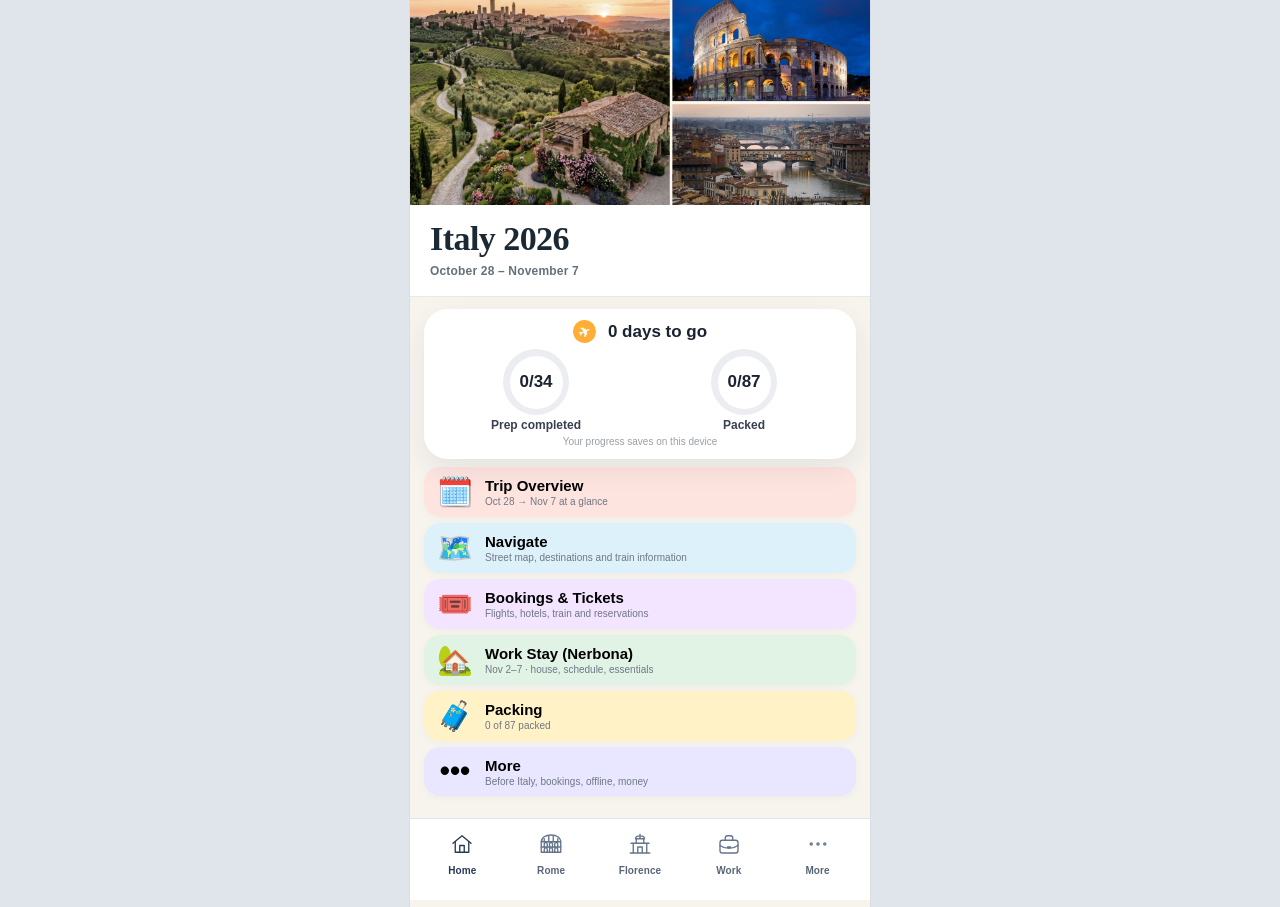
==== index.html @ 07751dda "Add files via upload" ====
<!doctype html>
<html lang="en">
<head>
  <meta charset="utf-8" />
  <meta name="viewport" content="width=device-width, initial-scale=1, viewport-fit=cover" />
  <meta name="theme-color" content="#f7f3ea" />
  <meta name="apple-mobile-web-app-capable" content="yes" />
  <meta name="apple-mobile-web-app-status-bar-style" content="default" />
  <meta name="apple-mobile-web-app-title" content="Italy 2026" />
  <title>Italy 2026</title>
  <link rel="manifest" href="manifest.json" />
  <link rel="apple-touch-icon" href="app-icon.png" />
  <link rel="stylesheet" href="preview.css?v=20261027-final-polish-v18" />
</head>
<body>
  <main id="app" class="app-shell" aria-live="polite"></main>
  <div id="toast" class="toast" role="status"></div>

  <script src="trip-core.js?v=20261027-final-polish-v18"></script>
  <script src="trip-itinerary.js?v=20261027-final-polish-v18"></script>
  <script src="trip-places.js?v=20261027-final-polish-v18"></script>
  <script src="trip-italian.js?v=20261027-final-polish-v18"></script>
  <script src="trip-lists.js?v=20261027-final-polish-v18"></script>
  <script src="trip-reference.js?v=20261027-final-polish-v18"></script>
  <script src="travel-documents.js?v=20261027-final-polish-v18"></script>
  <script src="preview-app.js?v=20261027-final-polish-v18"></script>
  <script src="https://accounts.google.com/gsi/client" async defer></script>
  <script src="integrated-vault.js?v=20261027-final-polish-v18"></script>
</body>
</html>
---- preview.css ----
:root{
  --bg:#f7f4ee;
  --card:#ffffff;
  --ink:#1b2330;
  --muted:#6f7785;
  --line:#e6e8ec;
  --blue:#1878ff;
  --blue-soft:#eaf4ff;
  --green:#14b86d;
  --green-soft:#eaf8ef;
  --coral:#ff5b54;
  --coral-soft:#fff0ed;
  --orange:#ff9f1c;
  --yellow:#fff3c4;
  --lav:#ecebff;
  --shadow:0 10px 28px rgba(26,39,63,.08);
  --radius:22px;
}
*{box-sizing:border-box;-webkit-tap-highlight-color:transparent}
html,body{margin:0;background:#dfe5eb;color:var(--ink);font-family:-apple-system,BlinkMacSystemFont,"SF Pro Display","Segoe UI",Roboto,Arial,sans-serif}
body{min-height:100vh}
button,input,textarea{font:inherit}
button{cursor:pointer}
.app-shell{width:min(100%,460px);min-height:100vh;margin:0 auto;background:var(--bg);position:relative;overflow-x:hidden;box-shadow:0 0 0 1px rgba(0,0,0,.03)}
.screen{min-height:100vh;padding-bottom:95px;background:var(--bg)}
.topbar{height:46px;padding:14px 18px 6px;display:flex;align-items:center;justify-content:space-between;background:rgba(247,244,238,.93);backdrop-filter:blur(15px);position:sticky;top:0;z-index:20}
.back{border:0;background:none;font-size:30px;line-height:1;padding:0 6px 0 0;color:#162034}
.top-title{font-family:Georgia,"Times New Roman",serif;font-weight:700;font-size:22px;letter-spacing:-.4px;flex:1;text-align:left}
.top-action{border:0;background:none;color:var(--blue);font-weight:650;font-size:14px}
.hero{height:202px;position:relative;overflow:hidden;background:#1c86ba;color:#fff}
.hero.compact{height:166px}
.hero img{width:100%;height:100%;object-fit:cover;display:block}
.hero:after{content:"";position:absolute;inset:0;background:linear-gradient(180deg,rgba(10,22,36,.02),rgba(10,22,36,.14) 58%,rgba(10,22,36,.46))}
.hero-copy{position:absolute;inset:14px 18px auto;z-index:2;text-align:center;text-shadow:0 2px 8px rgba(0,0,0,.35)}
.hero-copy h1{margin:4px 0 2px;font-family:Georgia,"Times New Roman",serif;font-size:33px;line-height:1.05}
.hero-copy p{margin:0;font-weight:650;font-size:14px}
.hero-back{position:absolute;z-index:3;left:13px;top:13px;width:32px;height:32px;border-radius:50%;border:0;background:rgba(255,255,255,.88);color:#162034;font-size:24px;display:grid;place-items:center;box-shadow:0 3px 10px rgba(0,0,0,.12)}
.hero.home .hero-copy{top:16px}
.hero.home .hero-copy h1{font-size:31px}
.home-card{margin:-22px 14px 0;position:relative;z-index:4;background:rgba(255,255,255,.96);border-radius:24px;padding:14px;box-shadow:var(--shadow);border:1px solid rgba(255,255,255,.7)}
.countdown-line{display:flex;align-items:center;justify-content:center;gap:12px;font-weight:800;font-size:17px;margin-bottom:10px}
.countdown-pill{width:31px;height:14px;border-radius:20px;background:#fee5df;display:inline-block}
.progress-pair{display:grid;grid-template-columns:1fr 1fr;gap:10px}
.ring-stat{display:flex;flex-direction:column;align-items:center;gap:6px}
.ring{--p:15;position:relative;width:76px;height:76px;border-radius:50%;display:grid;place-items:center;background:conic-gradient(var(--green) calc(var(--p)*1%),#ebedf1 0);font-weight:800;font-size:17px}
.ring:before{content:"";position:absolute;width:61px;height:61px;border-radius:50%;background:#fff}
.ring span{position:relative;z-index:2}
.ring-stat small{font-size:12px;color:#38404f;font-weight:700}
.update-note{text-align:center;color:#9a9fa8;font-size:10px;margin-top:7px}
.stack{display:flex;flex-direction:column;gap:8px;padding:10px 14px 16px}
.nav-card,.menu-row,.place-row,.booking-row,.phrase-row,.check-row,.info-row{background:#fff;border:1px solid #e6e9ee;border-radius:16px;box-shadow:0 2px 8px rgba(26,39,63,.03)}
.nav-card{min-height:55px;border:0;display:flex;align-items:center;gap:12px;padding:11px 14px;text-align:left;width:100%;font-weight:800;font-size:15px}
.nav-card .icon{font-size:29px;width:36px;text-align:center}
.nav-card .copy{display:flex;flex-direction:column;gap:2px;flex:1}
.nav-card .copy small{font-weight:500;color:var(--muted);font-size:11px}
.nav-card .chev{color:#9ca5b3;font-size:18px}
.nav-card.coral{background:#fee4df}.nav-card.rose{background:#f9dbdc}.nav-card.blue{background:#dceefe}.nav-card.green{background:#e0f3e4}.nav-card.yellow{background:#fff2c6}.nav-card.lav{background:#e9e7ff}
.section-title{font-size:12px;letter-spacing:.4px;text-transform:uppercase;color:#848c99;font-weight:800;margin:16px 16px 8px}
.list-card{margin:10px 14px;background:#fff;border-radius:19px;border:1px solid #e5e8ed;overflow:hidden;box-shadow:0 3px 12px rgba(27,35,48,.04)}
.list-card .menu-row{border:0;border-radius:0;box-shadow:none;border-bottom:1px solid #edf0f3}.list-card .menu-row:last-child{border-bottom:0}
.menu-row{display:flex;align-items:center;gap:12px;padding:12px 13px;min-height:56px;width:100%;text-align:left}
.menu-row .tile-ico{width:34px;height:34px;border-radius:9px;display:grid;place-items:center;font-size:21px;color:#fff;flex:0 0 auto}
.menu-row .menu-copy{flex:1;min-width:0}.menu-row b{font-size:15px}.menu-row small{display:block;color:var(--muted);font-size:11px;margin-top:2px;line-height:1.25}.menu-row .chev{color:#9da5b2;font-size:18px}
.tile-ico.blue{background:#4394ff}.tile-ico.red{background:#ff4d4f}.tile-ico.orange{background:#ff9c22}.tile-ico.green{background:#15bb6a}.tile-ico.cyan{background:#13b7cc}.tile-ico.purple{background:#7c6df0}.tile-ico.gray{background:#7f8794}
.segment{display:flex;gap:6px;padding:8px 14px 4px;overflow-x:auto;scrollbar-width:none}.segment::-webkit-scrollbar{display:none}.segment button{border:0;border-radius:10px;background:#edf0f5;color:#596171;padding:8px 11px;font-size:11px;white-space:nowrap}.segment button.active{background:#dceafd;color:#0c5ad9;font-weight:800}
.content{padding:8px 14px 14px}
.page-heading{display:flex;align-items:center;gap:10px;padding:9px 15px 3px}.page-heading h1{margin:0;font-family:Georgia,"Times New Roman",serif;font-size:24px}.page-heading p{margin:2px 0 0;color:var(--muted);font-size:12px}
.progress-line{display:flex;justify-content:space-between;align-items:center;margin:8px 0 7px;font-weight:800}.progress-line small{font-weight:600;color:#6e7684}.bar{height:7px;background:#edf0f3;border-radius:999px;overflow:hidden}.bar i{display:block;height:100%;background:var(--green);border-radius:999px}
.packing-group{background:#fff;border:1px solid #e3e7ed;border-radius:17px;margin:10px 0;overflow:hidden}.packing-head{display:flex;align-items:center;padding:12px 13px;border-bottom:1px solid #eef0f3;font-weight:800}.packing-head span:first-child{font-size:23px;margin-right:9px}.packing-head small{margin-left:auto;color:#7a8190;font-weight:600}.check-row{border:0;border-radius:0;box-shadow:none;display:flex;gap:10px;align-items:flex-start;padding:9px 12px;border-bottom:1px solid #f0f2f5;font-size:13px}.check-row:last-child{border-bottom:0}.check-row input{appearance:none;width:18px;height:18px;border-radius:5px;border:1.5px solid #aab2be;background:#fff;flex:0 0 auto;margin:0}.check-row input:checked{background:var(--green);border-color:var(--green);box-shadow:inset 0 0 0 4px var(--green)}.check-row input:checked:after{content:"✓";display:block;color:#fff;font-size:13px;text-align:center;line-height:15px;font-weight:900}.check-row .meta{color:#9aa1ab;font-size:10px;margin-top:2px}.add-row{border:0;background:none;color:var(--blue);font-weight:700;padding:10px 12px;width:100%;text-align:left}
.phrase-search{margin:8px 14px;display:flex;gap:8px}.searchbox{width:100%;border:1px solid #dfe3e8;border-radius:12px;padding:11px 13px;background:#fff;font-size:13px;outline:none}.phrase-row{padding:10px 12px;margin-bottom:7px;display:grid;grid-template-columns:1fr auto;gap:6px 10px;align-items:center}.phrase-row b{font-size:14px}.phrase-row .pron{font-size:11px;color:#0c67d7;margin-top:2px}.phrase-row .english{font-size:11px;color:#6f7785;margin-top:2px}.phrase-row .actions{display:flex;gap:6px}.mini-icon{border:0;background:none;color:var(--blue);font-size:20px;padding:2px}
.show-screen{padding:26px 18px;text-align:center}.show-screen .italian{font-family:Georgia,"Times New Roman",serif;font-size:36px;line-height:1.12;font-weight:800}.show-screen .pron{color:#0a68dc;font-weight:700;margin:12px 0}.show-screen .english{font-size:17px;color:#646d7a}.show-address{margin-top:24px;background:#fff;border:1px solid #e0e4e8;border-radius:16px;padding:16px;font-weight:800;font-size:23px;line-height:1.15}
.photo-hero{margin:8px 14px;border-radius:17px;overflow:hidden;background:#ddd;position:relative}.photo-hero img{width:100%;height:225px;object-fit:cover;display:block}.photo-hero .caption{position:absolute;left:10px;right:10px;bottom:10px;background:rgba(255,255,255,.92);border-radius:12px;padding:8px 10px;font-size:11px;font-weight:700;box-shadow:0 4px 14px rgba(0,0,0,.15)}
.photo-grid{display:grid;grid-template-columns:1.4fr 1fr 1fr;gap:6px;margin:6px 14px 14px}.photo-grid img{width:100%;height:86px;object-fit:cover;border-radius:11px}.photo-grid img:first-child{grid-row:span 2;height:178px}
.info-row{display:flex;gap:12px;padding:11px 12px;margin-bottom:8px;align-items:flex-start}.info-row .emoji{font-size:24px;width:30px;text-align:center}.info-row .copy{flex:1}.info-row b{font-size:14px}.info-row small{display:block;color:#6f7785;font-size:11px;margin-top:3px;line-height:1.35}.action-row{display:flex;gap:6px;margin-top:8px;flex-wrap:wrap}.pill-btn{border:0;background:#eaf3ff;color:#0867d8;border-radius:10px;padding:7px 10px;font-size:11px;font-weight:750}.pill-btn.gray{background:#eff1f4;color:#4c5564}.pill-btn.red{background:#fff0ef;color:#e0302b}.pill-btn.green{background:#e9f8ef;color:#118450}
.fake-map{margin:8px 14px 10px;height:185px;border-radius:18px;position:relative;overflow:hidden;background:
 linear-gradient(22deg,transparent 49%,#d8d6b9 49.7%,#d8d6b9 50.5%,transparent 51%),
 linear-gradient(-35deg,transparent 49%,#dedbc0 49.7%,#dedbc0 50.5%,transparent 51%),
 #e8f0d8;box-shadow:inset 0 0 0 1px #dfe4d6}.fake-map:before{content:"";position:absolute;inset:0;background:radial-gradient(circle at 18% 30%,#c9e5c2 0 14%,transparent 15%),radial-gradient(circle at 76% 75%,#cae7c6 0 16%,transparent 17%),radial-gradient(circle at 60% 28%,#d7ecd0 0 10%,transparent 11%)}.map-pin{position:absolute;width:28px;height:28px;border-radius:50% 50% 50% 0;background:#1d79f2;transform:rotate(-45deg);display:grid;place-items:center;color:#fff;font-weight:800;box-shadow:0 3px 7px rgba(0,0,0,.15)}.map-pin span{transform:rotate(45deg);font-size:11px}.map-pin.red{background:#f2443d}.map-pin.orange{background:#ff9c23}.map-pin.green{background:#19ad67}
.where-card{margin:10px 14px;background:#fff;border:1px solid #dfe5ec;border-radius:18px;padding:13px;display:flex;gap:10px;align-items:center}.where-card .loc{width:40px;height:40px;border-radius:50%;background:#e7f8ed;color:#0ea661;font-size:23px;display:grid;place-items:center}.where-card .copy{flex:1}.where-card b{font-size:14px}.where-card small{display:block;color:#6f7785;font-size:11px}.go-btn{width:42px;height:42px;border-radius:50%;background:var(--blue);color:#fff;border:0;font-size:22px;display:grid;place-items:center}
.currency-card{margin:8px 14px;background:#fff;border:1px solid #e0e5eb;border-radius:17px;padding:13px}.currency-input{display:grid;grid-template-columns:auto 1fr;gap:10px;align-items:center}.flag{font-size:25px}.currency-input input{border:0;outline:none;text-align:right;font-size:24px;font-weight:800;width:100%;background:transparent}.currency-label{font-size:11px;color:#6f7785}.swap{display:block;margin:8px auto;border:0;background:#edf5ff;color:#126fe5;width:38px;height:38px;border-radius:50%;font-size:19px}.quick-amounts{display:grid;grid-template-columns:repeat(3,1fr);gap:7px}.quick-amounts button{border:0;background:#f0f2f5;border-radius:9px;padding:9px;font-size:12px}.tip{margin:12px 14px;background:#e6f3ff;border-radius:14px;padding:11px;font-size:11px;color:#155a9a;line-height:1.4}
.booking-tabs{display:flex;gap:5px;padding:8px 14px;overflow-x:auto}.booking-tabs button{border:0;background:#edf1f5;border-radius:9px;padding:7px 9px;font-size:10px;white-space:nowrap}.booking-tabs button.active{background:#dcecff;color:#0c61d5;font-weight:800}.booking-row{display:flex;gap:10px;align-items:center;padding:11px;margin-bottom:8px}.booking-row .iconbox{font-size:24px}.booking-row .copy{flex:1}.booking-row b{font-size:13px}.booking-row small{display:block;color:#6f7785;font-size:10px;line-height:1.3}.status-dot{width:8px;height:8px;border-radius:50%;background:#f2a31d;display:inline-block;margin-right:4px}.status-dot.green{background:#14ad65}.status-dot.red{background:#e53f37}
.emergency-call{margin:8px 14px;background:#fee8e5;border:1px solid #ffd2ce;border-radius:18px;padding:12px;color:#ef332f;display:flex;gap:13px;align-items:center}.emergency-call .phone{width:47px;height:47px;border-radius:50%;background:#ef3a34;color:#fff;display:grid;place-items:center;font-size:26px}.emergency-call b{font-size:23px}.emergency-call small{display:block;font-size:10px;color:#d74a44}.em-phrase{background:#fff4f1;border-radius:12px;padding:10px 11px;margin:7px 14px}.em-phrase b{font-size:12px}.em-phrase small{display:block;color:#6e7683;font-size:10px;margin-top:2px}
.bottom-nav{position:fixed;left:50%;transform:translateX(-50%);bottom:0;width:min(100%,460px);height:78px;padding:8px 8px calc(8px + env(safe-area-inset-bottom));background:rgba(255,255,255,.96);backdrop-filter:blur(18px);border-top:1px solid #e0e4ea;display:grid;grid-template-columns:repeat(5,1fr);z-index:40}.bottom-nav button{border:0;background:none;color:#8a93a1;font-size:9px;font-weight:700;display:flex;flex-direction:column;align-items:center;gap:2px}.bottom-nav button .nav-ico{font-size:22px}.bottom-nav button.active{color:#0a67e3}
.toast{position:fixed;left:50%;bottom:92px;transform:translateX(-50%) translateY(20px);opacity:0;background:#1d2530;color:white;padding:10px 14px;border-radius:12px;font-weight:700;font-size:12px;z-index:100;transition:.2s;pointer-events:none}.toast.show{opacity:1;transform:translateX(-50%) translateY(0)}
.modal-mask{position:fixed;inset:0;background:rgba(23,29,38,.35);z-index:70;display:flex;align-items:flex-end;justify-content:center}.sheet{width:min(100%,460px);max-height:86vh;overflow:auto;background:var(--bg);border-radius:24px 24px 0 0;padding:12px 14px 25px;box-shadow:0 -16px 50px rgba(0,0,0,.18)}.sheet-grabber{width:42px;height:5px;border-radius:5px;background:#ccd2da;margin:0 auto 10px}.sheet-head{display:flex;align-items:center;gap:10px}.sheet-head h2{font-family:Georgia,"Times New Roman",serif;margin:0;flex:1}.xbtn{border:0;background:#e8eaee;width:31px;height:31px;border-radius:50%;font-size:20px}
.small-note{font-size:10px;color:#7a828e;line-height:1.4}.empty{padding:24px;text-align:center;color:#727a87}
@media(max-width:370px){.hero{height:185px}.hero-copy h1{font-size:29px}.nav-card{font-size:14px}.menu-row b{font-size:14px}.bottom-nav button{font-size:8px}.ring{width:69px;height:69px}.ring:before{width:55px;height:55px}}

/* Home-specific SOT refinements */
.hero.home{height:190px}.hero.home .hero-copy{top:22px}.hero.home img{object-position:center 43%}.home-card{margin-top:-20px}.home-card .countdown-line{margin-bottom:8px}.stack{gap:9px}.stack .nav-card{min-height:57px}.stack .nav-card .copy small{font-size:11px}

/* Home compact refinements — isolated from approved section screens */
.hero.home{height:175px}
.hero.home .hero-copy{top:18px}
.home-card{padding:10px 12px 11px;margin-top:-17px}
.home-card .countdown-line{margin-bottom:6px}
.countdown-icon{display:grid;place-items:center;width:23px;height:23px;border-radius:50%;background:#ffad35;color:white;font-size:14px;transform:rotate(-25deg)}
.home-card .ring{width:66px;height:66px}
.home-card .ring:before{width:53px;height:53px}
.home-card .ring-stat{gap:3px}
.home-card .update-note{margin-top:4px}
.screen:has(.hero.home) .stack{gap:6px;padding-top:8px}
.screen:has(.hero.home) .nav-card{min-height:49px;padding:8px 13px}
.screen:has(.hero.home) .nav-card .copy small{font-size:10px}

.day-picker{display:flex;gap:7px;overflow-x:auto;padding:4px 0 12px}.day-picker button{flex:none;border:1px solid #dcd8cf;background:white;border-radius:12px;padding:10px 12px;font-weight:700;color:#484a4e}.day-picker button.active{background:#dbeaf7;border-color:#7eafdc;color:#1b598d}.street-map{margin:8px 14px 10px;height:245px;border-radius:16px;overflow:hidden;border:1px solid #d7d7d7;background:#e9ece8}.street-map iframe{width:100%;height:100%;border:0}.number-dot{width:32px;height:32px;border-radius:50%;display:grid;place-items:center;background:#2479c5;color:white;font-weight:800;flex:none}

/* Rest Mode: preserve all activities, emphasize practical alternatives */
.rest-activity{border-radius:12px;margin:5px 0;overflow:hidden}
.rest-activity.rest-optional{background:#fff1df;border-left:5px solid #dc8a28}
.rest-activity.rest-protect{background:#e9f6ed;border-left:5px solid #419765}
.rest-activity.rest-transit{background:#e8f2ff;border-left:5px solid #477ebd}
.rest-activity.rest-keep{background:#f0f5ee;border-left:5px solid #79916e}
.rest-advice{font-size:11px;font-weight:800;letter-spacing:.03em;margin:5px 0;color:#343f43}
.numbered-map-pin span{display:flex;align-items:center;justify-content:center;width:30px;height:30px;border-radius:50% 50% 50% 0;transform:rotate(-45deg);background:#d9663d;color:white;font-size:0;box-shadow:0 2px 7px #555}
.numbered-map-pin span::first-letter{font-size:0}
.numbered-map-pin span{font-size:15px;transform:none;border-radius:50%;border:2px solid white}

.nav-card.aqua{background:#ddf1fa}.nav-card.violet{background:#f3e4ff}.nav-distance{display:block;color:#23618b;margin-top:5px;font-weight:600}
/* Florence-specific SOT alignment; no impact on approved Rome/Work/Packing. */
.hero.florence{height:185px}
.hero.florence img{object-position:center 42%}
.hero.florence .hero-copy{top:23px;text-shadow:0 1px 5px rgba(255,255,255,.7)}
.hero.florence .hero-copy h1,.hero.florence .hero-copy p{color:#102036}
.hero.florence:after{background:linear-gradient(180deg,rgba(255,255,255,.36),transparent 65%)}
.screen:has(.hero.florence) .list-card{position:relative;z-index:3;margin-top:-12px;border-radius:22px 22px 18px 18px}

/* More hub: SOT screen #6; keep styles scoped to avoid approved screens. */
.more-hub{background:#fff}
.more-hub .topbar{padding-top:15px;padding-bottom:13px}
.more-hub .more-list{margin:4px 13px 0;border:0;background:#fff;box-shadow:none;border-radius:0}
.more-hub .more-list .menu-row{min-height:70px;padding:10px 3px;border-bottom:1px solid #edf0f3}
.more-hub .more-list .tile-ico{width:34px;height:34px;border-radius:7px;font-size:22px}
.more-hub .more-list .menu-copy b{font-size:14px}
.more-hub .more-list .menu-copy small{font-size:11px}

/* Phrase-library refinement — SOT #7: compact, readable, functional */
.phrase-categories{overflow-x:auto;scrollbar-width:thin;justify-content:flex-start}
.phrase-categories button{white-space:nowrap;flex-shrink:0}
.phrase-toolbar{display:flex;justify-content:space-between;align-items:center;gap:8px;margin:0 0 10px;color:#687587;font-size:12px}
.phrase-toolbar .pill-btn{font-size:11px;padding:7px 10px}
.phrase-known{background:#f4f5f7;opacity:.78}
.phrase-row .actions{align-items:center}
.phrase-row .mini-icon{min-width:28px;min-height:34px;cursor:pointer}
.phrase-row .mini-icon:focus-visible{outline:2px solid #2468c9;border-radius:7px}

/* Nerbona property photos: SOT #8 */
.property-photo-gallery{display:grid;grid-template-columns:repeat(2,minmax(0,1fr));gap:7px;margin:8px 14px 12px}.property-photo{position:relative;overflow:hidden;border:0;padding:0;background:#e8ebee;border-radius:12px;text-align:left;min-height:105px}.property-photo.featured{grid-column:span 2;min-height:225px}.property-photo img{width:100%;height:100%;position:absolute;inset:0;object-fit:cover}.property-photo span{position:absolute;bottom:7px;left:7px;right:7px;background:rgba(255,255,255,.94);color:#1d2939;font-size:11px;font-weight:750;border-radius:7px;padding:5px 7px}.property-tabs{padding-bottom:5px}

/* Property map: readable original annotated aerial, no website screenshots */
.property-photo-gallery{gap:9px;margin:10px 15px 12px}.property-photo{min-height:110px;border-radius:13px}.property-photo.featured{min-height:245px}.property-photo img{object-fit:contain;background:#d9e4d7}.property-photo span{font-size:12px;line-height:1.3}.property-info{padding-top:3px}.property-info .tip{margin-bottom:12px}.property-mini-heading{font-weight:750;padding:22px 18px 5px}.property-quick{display:grid;grid-template-columns:1fr 1fr;gap:7px;margin:0 0 13px}.property-quick span{background:#f2f4ee;border-radius:9px;padding:9px;font-size:12px;font-weight:650}

/* Compact expandable Nerbona orientation below the SOT photo gallery */
.orientation-heading{display:flex;flex-direction:column;gap:3px;margin:8px 0 10px;color:#243142}.orientation-heading b{font-size:15px}.orientation-heading small{font-size:12px;color:#697789}.orientation-list{display:grid;gap:7px;margin-bottom:13px}.orientation-item{border:1px solid #e3e8eb;border-radius:12px;background:#fff;overflow:hidden;margin-bottom:7px}.orientation-list .orientation-item{margin-bottom:0}.orientation-toggle{width:100%;background:transparent;border:0;display:flex;align-items:center;justify-content:space-between;padding:13px 12px;font-weight:700;font-size:13px;color:#263345;text-align:left;cursor:pointer}.orientation-detail{padding:0 12px 13px;color:#556477;font-size:12px;line-height:1.55}.property-photo.featured{min-height:210px}.property-photo-gallery{margin-bottom:9px}.property-info .info-row{margin-top:11px}

/* Nerbona SOT: one readable official aerial, smaller detail images, practical guide */
.property-photo-gallery{grid-template-columns:repeat(3,minmax(0,1fr));gap:7px;margin:8px 14px 12px}
.property-photo{min-height:100px;border-radius:11px}
.property-photo.featured{grid-column:span 3;min-height:260px}
.property-photo.featured img{object-fit:contain;background:#e2eadf}
.property-photo:not(.featured) img{object-fit:cover}
.property-photo span{font-size:10px;line-height:1.25}
.property-legend{background:#fff;border:1px solid #e1e7e9;border-radius:13px;padding:13px;margin:4px 0 14px}
.property-legend b{font-size:13px}.property-legend p{font-size:12px;line-height:1.65;margin:8px 0}
.property-legend small{font-size:11px;color:#697789;line-height:1.5;display:block}

/* High contrast property labels: use the existing English annotated aerial as the featured photo. */
.property-photo.featured{min-height:275px}
.property-photo.featured img{object-fit:contain;background:#dce6d9}
.property-map-zoom{width:100%;overflow-x:auto;overflow-y:auto;max-height:70vh;border-radius:12px;background:#e5ece1;-webkit-overflow-scrolling:touch}
.property-map-zoom img{display:block;width:1100px;max-width:none;height:auto}

/* Property photo screen modeled on approved compact SOT */
.property-feature{margin:7px 13px 9px;background:#fff;border-radius:13px;overflow:hidden;border:1px solid #e5e9e8}
.property-feature-caption{font-size:11px;font-weight:800;padding:9px 11px 6px;color:#233448}
.property-visual{position:relative;width:100%;aspect-ratio:1.65;background:#d6e5cf;overflow:hidden}
.property-visual>img{width:100%;height:100%;object-fit:cover;display:block}
.property-pin{position:absolute;transform:translate(-50%,-50%);background:#fff;color:#c42f2b;border:2px solid #c42f2b;box-shadow:0 1px 5px #0007;border-radius:50%;height:25px;width:25px;display:grid;place-items:center;font-weight:900;font-size:12px;z-index:1}
.property-map-open{position:absolute;right:8px;bottom:8px;background:#fff;color:#174a83;border:0;border-radius:7px;padding:7px 10px;font-size:11px;font-weight:800;box-shadow:0 2px 7px #0003;z-index:2}
.property-key{display:grid;grid-template-columns:repeat(2,minmax(0,1fr));gap:5px;padding:10px}
.property-key>div{display:flex;align-items:center;gap:6px;font-size:10px;color:#334155;min-width:0}
.property-key b{flex:none;width:18px;height:18px;display:grid;place-items:center;background:#c42f2b;color:white;border-radius:50%;font-size:10px}
.property-gallery-sot{display:grid;grid-template-columns:repeat(6,minmax(0,1fr));gap:7px;margin:8px 13px 12px}
.property-tile{grid-column:span 2;aspect-ratio:1.17;position:relative;overflow:hidden;padding:0;border:0;border-radius:10px;background:#e4e9e6}
.property-tile:nth-child(1),.property-tile:nth-child(2){grid-column:span 3;aspect-ratio:1.45}
.property-tile img{width:100%;height:100%;object-fit:cover;display:block}
.property-tile span{position:absolute;bottom:0;left:0;right:0;background:linear-gradient(transparent,#0d1a22bc);color:white;font-size:10px;font-weight:750;text-align:left;padding:20px 7px 7px}
.property-guide{background:white;border:1px solid #e3e8eb;border-radius:12px;padding:12px;margin-bottom:13px;font-size:12px;line-height:1.55}
.property-guide summary{font-weight:800;cursor:pointer}.property-guide small{color:#64748b}
.property-map-zoom{overflow:auto;max-height:60vh;border-radius:12px}
.property-map-zoom .property-visual{min-width:360px;width:100%;aspect-ratio:1.6}
.property-map-zoom img{width:100%;max-width:100%;height:auto}

.house-rules-screen .content{padding-bottom:96px}
.rules-intro{display:flex;align-items:center;gap:13px;margin:5px 0 14px}
.rules-intro-icon{font-size:31px;background:#e7eee6;border-radius:14px;padding:12px}
.rules-intro b{display:block;font:700 20px Georgia,serif;color:#1e2938}
.rules-intro small{display:block;color:#758091;font-size:12px;margin-top:4px}
.rules-important{display:flex;gap:11px;padding:15px;background:#e8f0e7;border:1px solid #cbdcca;border-radius:15px;margin:8px 0 22px;color:#203c32}
.rules-important>span{font-size:22px}.rules-important b{font-size:14px}.rules-important p{font-size:12px;line-height:1.7;margin:5px 0 0}
.rules-heading{font:700 19px Georgia,serif;color:#1d2938;margin:21px 0 9px}
.rules-list,.rules-checklist{border-radius:15px;overflow:hidden;border:1px solid #e4e8ed;background:#fff}
.rules-item{display:flex;gap:12px;padding:13px 12px;border-bottom:1px solid #e9edf0}
.rules-item:last-child,.rules-check:last-child{border-bottom:none}
.rules-emoji{flex:0 0 31px;text-align:center;font-size:21px}
.rules-item b,.rules-check b{font-size:13px;color:#1d2938;display:block}
.rules-item p{font-size:12px;color:#617083;line-height:1.5;margin:5px 0 0}
.rules-subtitle{font-size:12px;color:#687688;margin:0 0 11px}
.rules-check{display:flex;align-items:center;gap:11px;padding:13px 11px;border-bottom:1px solid #e9edf0;cursor:pointer}
.rules-check input{width:19px;height:19px;accent-color:#387f5a;flex:none}
.rules-check-icon{font-size:21px;flex:0 0 28px}
.rules-check small{display:block;color:#687688;font-size:11px;line-height:1.5;margin-top:3px}
.rules-check:has(input:checked) b{text-decoration:line-through;color:#768477}
.rules-travel-button{margin-top:14px;width:100%;background:#e8efff;color:#205db3;border:0;border-radius:13px;text-align:left;padding:15px;font-weight:700;font-size:13px}
.rules-travel-button span{float:right;font-size:20px;line-height:14px}
.rules-footnote{font-size:11px;line-height:1.55;color:#758092;margin:15px 2px}

/* Work-only SOT review additions; do not restyle approved hub or map */
.work-note{border-radius:13px;background:#edf2ec;border:1px solid #dce7dd;padding:12px 13px;color:#344b40;font-size:12px;line-height:1.6;margin-bottom:13px}
.work-section-title{font:700 18px Georgia,serif;color:#253145;margin:18px 0 11px;display:flex;justify-content:space-between;align-items:center}
.work-section-title span{font:500 11px system-ui;color:#748094}
.work-subtabs{overflow-x:auto;white-space:nowrap;scrollbar-width:none;justify-content:flex-start}
.work-subtabs button{flex:0 0 auto}
.work-address{border:1px solid #dfe8e4;border-radius:17px;background:#fff;padding:19px 16px;margin:8px 0 14px}
.work-address-label{font-size:10px;letter-spacing:.12em;font-weight:800;color:#587f6c}
.work-address h2{font:700 23px Georgia,serif;color:#253145;margin:9px 0}
.work-address p{font-size:16px;line-height:1.6}
.inline-work-link{border:0;background:none;color:#2366bd;font-weight:700}
.work-emergency-hero{background:#b63b3d;color:white;border-radius:17px;text-align:center;padding:22px 15px;margin:5px 0 15px}
.work-emergency-hero small{display:block;font-size:11px;letter-spacing:.08em}
.work-emergency-hero strong{display:block;font-size:65px;line-height:1.25}
.work-emergency-hero p{margin:0 0 15px;font-size:13px}
.work-emergency-hero a{display:inline-block;background:#fff;color:#a32b32;padding:11px 26px;border-radius:20px;font-weight:800;text-decoration:none}

/* Specific Nerbona details and return-flight itinerary */
.work-wifi-card{background:#fff;border:1px solid #dfe6e8;border-radius:13px;padding:13px;margin:10px 0}
.work-wifi-card>b{display:block;margin-bottom:10px;font-size:14px}.work-wifi-card>small{display:block;color:#748095;font-size:11px;margin-top:8px}
.work-value{display:flex;align-items:center;justify-content:space-between;gap:10px;font-size:15px;font-weight:700;margin-top:3px}
.work-value code{font-size:15px}.work-value button{border:0;background:#e8efff;color:#1458b5;border-radius:9px;padding:7px 12px;font-size:12px;font-weight:700}
.work-depart-hero{background:#e8f1e8;border:1px solid #cbdccb;border-radius:16px;padding:17px;margin-bottom:16px}
.work-depart-hero small{display:block;color:#54715c;font-size:11px;letter-spacing:.05em;font-weight:700}
.work-depart-hero b{display:block;color:#1e4936;font:700 23px Georgia,serif;margin:8px 0}
.work-depart-hero p{font-size:12px;line-height:1.6;margin:0;color:#355347}
.work-flight{display:flex;gap:11px;padding:15px 12px;background:#fff;border:1px solid #e1e8ed;border-radius:13px;margin:10px 0}
.work-flight-no{flex:none;width:26px;height:26px;background:#e8efff;color:#1458b5;border-radius:50%;display:grid;place-items:center;font-size:12px;font-weight:800}
.work-flight b,.work-flight small,.work-flight strong{display:block}.work-flight b{font-size:13px}.work-flight small{font-size:11px;color:#6b7686;margin:5px 0}.work-flight strong{font-size:13px;color:#245ba0}
.work-flight p{font-size:11px;line-height:1.5;color:#5b697b;margin:7px 0 0}

.essentials-tabs{padding-right:15px}
.essentials-content{padding-bottom:110px}
.essentials-intro{background:#eaf1e8;border:1px solid #d6e5d5;border-radius:15px;padding:14px;margin:5px 0 12px}
.essentials-intro-title{font:700 18px Georgia,serif;color:#253d34}
.essentials-intro p{font-size:12px;color:#405c4b;margin:7px 0}
.essentials-intro small{display:block;font-size:11px;line-height:1.5;color:#627b6d}
.essentials-search-row{display:flex;gap:7px;margin:10px 0}
.essentials-search{min-width:0;flex:1;border:1px solid #dfe5e7;border-radius:11px;padding:11px;font-size:13px;background:white}
.essentials-sort{display:flex;align-items:center;gap:5px;margin:13px 0 10px}
.essentials-sort span{margin-right:auto;color:#617083;font-size:12px;font-weight:600}
.essentials-sort button{border:1px solid #e0e6e8;border-radius:16px;background:#fff;color:#657283;padding:7px 9px;font-size:11px}
.essentials-sort button.selected{background:#e8f0ff;border-color:#cbdfff;color:#1766c6;font-weight:700}
.essentials-place{background:white;border:1px solid #e3e7eb;border-radius:14px;padding:12px;margin-bottom:9px}
.essentials-place-top{display:flex;align-items:flex-start;gap:10px}
.essentials-place-icon{display:grid;place-items:center;width:35px;height:35px;background:#eef4ee;border-radius:11px;flex-shrink:0;font-size:20px}
.essentials-place-copy{min-width:0}.essentials-place-copy b{font-size:13px;color:#243246;display:block}
.essentials-place-copy small{display:block;font-size:11px;color:#718094;margin-top:4px;line-height:1.5}
.essentials-distance{margin:11px 0 8px;font-size:11px;color:#52725e;font-weight:650}
.essentials-place .action-row{margin-top:5px}

.essentials-address{margin-top:10px;padding:10px;background:#f5f7f8;border-radius:9px;display:flex;flex-direction:column;gap:3px;font-size:12px;line-height:1.4}.essentials-address b{color:#345a4a;font-size:11px}.essentials-address span{color:#394a59}

/* Transportation page only: preserve all approved page styles */
.transport-content{padding-bottom:110px}.transport-highlight{background:#e8f0fa;border:1px solid #d4e1f0;border-radius:15px;padding:16px;margin-bottom:12px}.transport-highlight>small{font-size:10px;font-weight:800;letter-spacing:1px;color:#34618b}.transport-highlight h3{font-family:Georgia,serif;color:#243b5b;font-size:19px;margin:8px 0}.transport-highlight p{font-size:12px;line-height:1.6;color:#465c70}.transport-card{background:#fff;border:1px solid #e1e7eb;border-radius:15px;padding:13px;margin:10px 0}.transport-card-head{display:flex;gap:10px;align-items:flex-start}.transport-card-head>span{font-size:23px}.transport-card-head b{font-size:14px;color:#263b49;display:block}.transport-card-head small{font-size:11px;color:#6d7a86;line-height:1.5;display:block;margin-top:5px}.transport-card-address{background:#f5f7f8;border-radius:9px;padding:9px;margin:10px 0;display:flex;flex-direction:column;gap:3px}.transport-card-address b{font-size:10px;color:#687b8c}.transport-card-address span{font-size:12px;color:#334758;line-height:1.5}.transport-card .action-row{flex-wrap:wrap;margin-top:12px}.transport-card .pill-btn{font-size:11px}

/* Emergency Info only */
.work-emergency-address{border:1px solid #e2e7e7;background:#fff;border-radius:15px;padding:15px;margin:8px 0 14px}
.work-emergency-address b{font-size:15px;color:#243b32}.work-emergency-address p{font-size:13px;line-height:1.5;color:#465765;margin:8px 0 12px}
.work-em-phrase-btn{display:block;width:100%;text-align:left;border:1px solid #f4d9d4;cursor:pointer;margin:7px 0;padding:12px}
.work-em-phrase-btn b,.work-em-phrase-btn small{display:block}

/* Integrated private-data unlock overlay */
#iv-modal{position:fixed;inset:0;background:rgba(20,35,32,.68);z-index:99999;display:flex;align-items:center;justify-content:center;padding:16px;overflow:auto}
.iv-panel{position:relative;width:min(100%,430px);max-height:90vh;overflow:auto;background:#f7f3ea;border-radius:22px;padding:26px;box-shadow:0 12px 40px #0004;color:#26352e;font-family:system-ui,-apple-system,sans-serif}
.iv-panel h2{margin:0 30px 12px 0;font-size:23px}.iv-panel p{line-height:1.5;font-size:14px}.iv-panel label{display:block;font-weight:650;margin:16px 0 6px}.iv-panel input{width:100%;box-sizing:border-box;padding:13px;border:1px solid #9da9a0;border-radius:10px;font-size:16px}.iv-actions{display:grid;gap:9px;margin-top:16px}.iv-panel button{border:0;border-radius:10px;padding:13px;background:#275b4b;color:white;font-weight:650;font-size:14px;cursor:pointer}.iv-panel .iv-close{position:absolute;right:15px;top:12px;background:transparent;color:#26352e;font-size:26px;padding:0 8px}.iv-panel .iv-secondary{background:#777}.iv-help{color:#55675e;font-size:12px!important}.private-value{overflow-wrap:anywhere;font-weight:700}

/* Final polish: editorial photo banners with titles in their own readable band.
   No title/date overlays on photography; shared across all four main sections. */
.hero,.hero.compact,.hero.home,.hero.florence{height:auto;overflow:visible;background:#fff;color:#1d2b35;display:flex;flex-direction:column}
.hero img,.hero.home img,.hero.florence img{height:164px;width:100%;object-fit:cover;display:block}
.hero.home img{height:155px;object-position:center 43%}
.hero.compact img{height:155px;object-position:center 48%}
.hero:after,.hero.florence:after{display:none}
.hero .hero-copy,.hero.home .hero-copy,.hero.florence .hero-copy{position:relative;inset:auto;top:auto;left:auto;right:auto;bottom:auto;z-index:2;text-align:left;text-shadow:none;padding:15px 20px 16px;background:#fff;border-bottom:1px solid #ece9e3;min-width:0}
.hero .hero-copy h1,.hero.home .hero-copy h1,.hero.florence .hero-copy h1{font-family:-apple-system,BlinkMacSystemFont,"SF Pro Display","Segoe UI",sans-serif;font-size:clamp(25px,7vw,30px);line-height:1.18;letter-spacing:-.8px;font-weight:750;color:#1b2934;margin:0 0 4px;overflow-wrap:break-word}
.hero .hero-copy p,.hero.florence .hero-copy p{font-size:12px;line-height:1.45;letter-spacing:.015em;font-weight:550;color:#65717a;margin:0;overflow-wrap:anywhere}
.hero .hero-back{top:12px;left:13px;z-index:4}
.hero.home+.home-card{margin-top:12px}
.screen:has(.hero.florence) .list-card{margin-top:12px;border-radius:19px}
.screen:has(.hero)>.list-card{margin-top:12px}
@media(max-width:370px){.hero .hero-copy,.hero.home .hero-copy,.hero.florence .hero-copy{padding:12px 16px 14px}.hero .hero-copy h1,.hero.home .hero-copy h1,.hero.florence .hero-copy h1{font-size:25px}}

/* Final photographic headers: real local imagery, text always below photos. */
.hero.home img{height:205px;object-position:center center}
.hero.rome img,.hero.florence img{height:210px;object-position:center center}
.hero.compact.work img{height:235px;object-position:center center}
.hero.compact.work .hero-copy h1{font-size:clamp(22px,6vw,28px)}
.hero .hero-copy{isolation:isolate}
@media(max-width:370px){.hero.compact.work img{height:210px}.hero.home img{height:180px}}

/* October final refinements: consistent illustrated nav and editorial typography. */
.bottom-nav{height:82px;padding:7px 8px calc(9px + env(safe-area-inset-bottom))}
.bottom-nav button{gap:4px;font-size:10px;letter-spacing:.01em;color:#586579;min-width:0}
.bottom-nav button .nav-ico{display:grid;place-items:center;width:38px;height:34px;border-radius:12px;background:#e9edf3;color:#34475b;font-size:initial;transition:background-color .15s ease,color .15s ease}
.bottom-nav button .nav-ico svg{width:24px;height:24px;display:block}
.bottom-nav button.active{color:#185c91}
.bottom-nav button.active .nav-ico{background:#d9ebfb;color:#155c94}
.bottom-nav button:focus-visible{outline:2px solid #155c94;outline-offset:-2px;border-radius:12px}
.hero .hero-copy h1,.hero.home .hero-copy h1,.hero.florence .hero-copy h1,
.page-heading h1,.top-title{font-family:"Palatino Linotype","Book Antiqua",Palatino,Georgia,serif;font-weight:700;letter-spacing:-.55px}
.hero .hero-copy h1,.hero.home .hero-copy h1,.hero.florence .hero-copy h1{font-size:clamp(28px,7.2vw,34px);line-height:1.14}
.hero.compact.work .hero-copy h1{font-size:clamp(25px,6.3vw,30px);line-height:1.18}
.hero.compact.work img{height:182px;object-fit:cover;object-position:center 45%}
@media(max-width:370px){.bottom-nav button .nav-ico{width:34px;height:32px}.hero.compact.work img{height:165px}}

/* Travel wallet and approved pastel navigation */
.bottom-nav button:nth-child(1) .nav-ico{background:#F9DCE6;color:#9C4568}.bottom-nav button:nth-child(2) .nav-ico{background:#F8E0CA;color:#9C6333}.bottom-nav button:nth-child(3) .nav-ico{background:#E6DDF8;color:#7154A6}.bottom-nav button:nth-child(4) .nav-ico{background:#D7EDE5;color:#387965}.bottom-nav button:nth-child(5) .nav-ico{background:#DDEAF9;color:#426F9D}.bottom-nav button.active .nav-ico{outline:2px solid currentColor;outline-offset:2px}.bottom-nav button.active{color:#374151}
.wallet-intro{padding:18px;border-radius:18px;background:linear-gradient(125deg,#F9DCE6,#E6DDF8,#DDEAF9);margin:8px 0 18px}.wallet-intro h2{font-family:'GFS Didot',Georgia,serif;font-size:27px;margin:0 0 6px}.wallet-intro p{font-size:13px;margin:0;color:#495062}.td-panel{padding:14px;border-radius:15px;background:#f5f4f9;margin:12px 0}.td-panel label{font-weight:700;font-size:13px;display:block;margin-bottom:7px}.td-panel input{width:100%;padding:12px;border:1px solid #ccd0dc;border-radius:10px;font-size:16px}.td-muted{font-size:12px;color:#565c6b;line-height:1.5}.td-actions{display:flex;gap:7px;flex-wrap:wrap;margin-top:10px}.td-actions button{border:1px solid #c5b8d7;background:#fff;border-radius:10px;padding:9px 12px;font-size:12px;font-weight:700;color:#634982}.td-category-grid{display:grid;grid-template-columns:1fr 1fr;gap:10px;margin:15px 0}.td-category{min-height:86px;text-align:left;border:1px solid transparent;border-radius:15px;padding:14px 10px;font-weight:800;color:#3e4250}.td-category small{display:block;margin-top:7px;font-weight:500}.td-category.chosen{outline:2px solid #8864ad;outline-offset:1px}.td-file{border:1px solid #e3e0e8;border-radius:13px;padding:12px;margin:8px 0;background:white;overflow-wrap:anywhere}.td-file small{display:block;color:#777;font-size:11px;margin-top:5px}.td-empty{padding:20px;border-radius:12px;background:#f8f6fa;color:#777;font-size:13px}#td-status{color:#7d467c;font-size:12px}

/* Display headings use GFS Didot when installed, with an offline serif fallback. */
.hero-copy h1,.page-heading h1,.top-title,.wallet-intro h2{font-family:'GFS Didot','Bodoni MT','Didot',Georgia,serif}

/* v12: quiet bottom navigation; keep custom line icons, remove pastel tiles. */
.bottom-nav button .nav-ico,
.bottom-nav button:nth-child(1) .nav-ico,
.bottom-nav button:nth-child(2) .nav-ico,
.bottom-nav button:nth-child(3) .nav-ico,
.bottom-nav button:nth-child(4) .nav-ico,
.bottom-nav button:nth-child(5) .nav-ico{background:transparent;outline:none;color:#64748b}
.bottom-nav button.active .nav-ico{background:transparent;outline:none;color:#283b55}
.bottom-nav button.active{color:#283b55;font-weight:800}
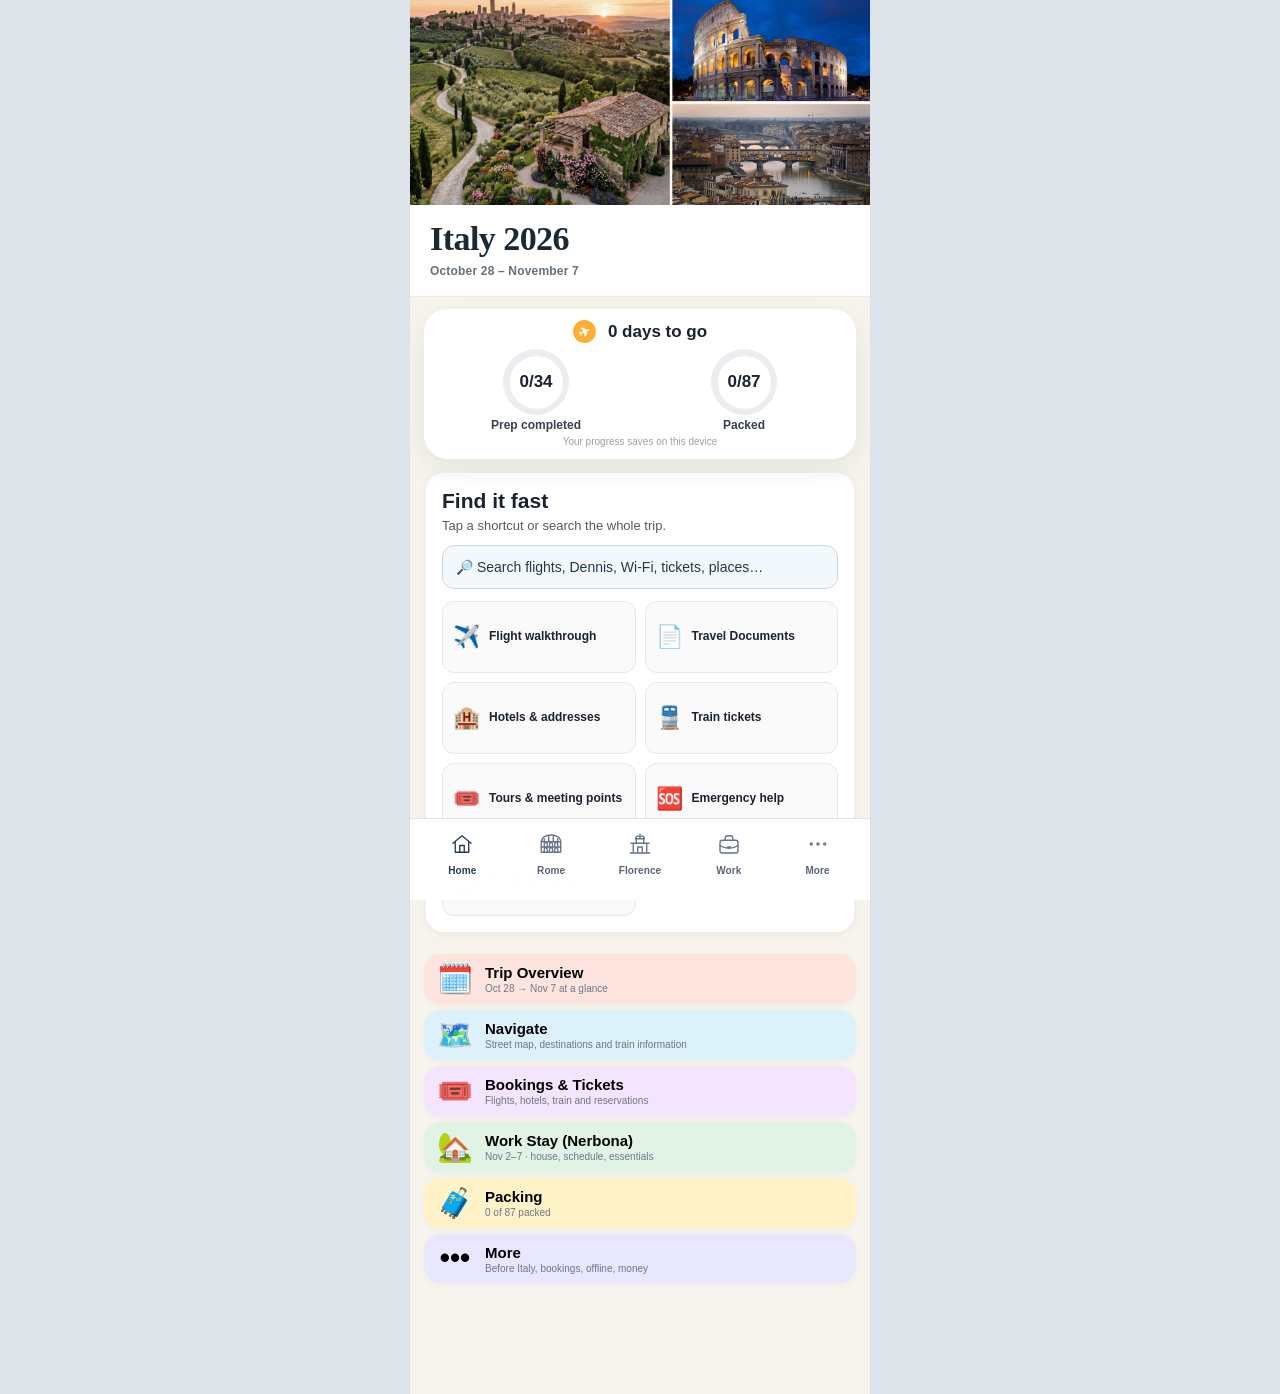
==== commit 4b401d6a: "Add files via upload" ====
--- a/index.html
+++ b/index.html
@@ -10,21 +10,21 @@
   <title>Italy 2026</title>
   <link rel="manifest" href="manifest.json" />
   <link rel="apple-touch-icon" href="app-icon.png" />
-  <link rel="stylesheet" href="preview.css?v=20261027-final-polish-v18" />
+  <link rel="stylesheet" href="preview.css?v=20261027-travel-ready-v23" />
 </head>
 <body>
   <main id="app" class="app-shell" aria-live="polite"></main>
   <div id="toast" class="toast" role="status"></div>
 
-  <script src="trip-core.js?v=20261027-final-polish-v18"></script>
-  <script src="trip-itinerary.js?v=20261027-final-polish-v18"></script>
-  <script src="trip-places.js?v=20261027-final-polish-v18"></script>
-  <script src="trip-italian.js?v=20261027-final-polish-v18"></script>
-  <script src="trip-lists.js?v=20261027-final-polish-v18"></script>
-  <script src="trip-reference.js?v=20261027-final-polish-v18"></script>
-  <script src="travel-documents.js?v=20261027-final-polish-v18"></script>
-  <script src="preview-app.js?v=20261027-final-polish-v18"></script>
+  <script src="trip-core.js?v=20261027-travel-ready-v23"></script>
+  <script src="trip-itinerary.js?v=20261027-travel-ready-v23"></script>
+  <script src="trip-places.js?v=20261027-travel-ready-v23"></script>
+  <script src="trip-italian.js?v=20261027-travel-ready-v23"></script>
+  <script src="trip-lists.js?v=20261027-travel-ready-v23"></script>
+  <script src="trip-reference.js?v=20261027-travel-ready-v23"></script>
+  <script src="travel-documents.js?v=20261027-travel-ready-v23"></script>
+  <script src="preview-app.js?v=20261027-travel-ready-v23"></script>
   <script src="https://accounts.google.com/gsi/client" async defer></script>
-  <script src="integrated-vault.js?v=20261027-final-polish-v18"></script>
+  <script src="integrated-vault.js?v=20261027-travel-ready-v23"></script>
 </body>
 </html>
--- a/preview.css
+++ b/preview.css
@@ -337,3 +337,8 @@
 .bottom-nav button:nth-child(5) .nav-ico{background:transparent;outline:none;color:#64748b}
 .bottom-nav button.active .nav-ico{background:transparent;outline:none;color:#283b55}
 .bottom-nav button.active{color:#283b55;font-weight:800}
+
+/* v22 discoverability additions */
+.quick-access{margin:14px 16px;padding:16px;border-radius:18px;background:var(--card,#fff);box-shadow:0 2px 12px #0000000d}.quick-access h2{font-size:21px;margin:0 0 5px}.quick-access p{margin:0 0 12px;font-size:13px;opacity:.75}.quick-search{width:100%;text-align:left;border:1px solid #cbd7df;background:#f3f8fc;border-radius:12px;padding:13px;font-size:14px;color:#24394a}.quick-grid{display:grid;grid-template-columns:repeat(2,minmax(0,1fr));gap:9px;margin-top:12px}.quick-grid button{min-height:72px;display:flex;align-items:center;gap:9px;text-align:left;background:#fafafa;border:1px solid #e5e8eb;border-radius:12px;padding:10px;color:inherit}.quick-grid button span{font-size:22px}.quick-grid button b{font-size:12px;line-height:1.3}.global-search-form{display:flex;gap:7px;align-items:center}.global-search-form input{min-width:0;flex:1}.search-suggestions{display:flex;flex-wrap:wrap;gap:8px;margin:12px 0}.search-suggestions button{border:1px solid #d4dce4;border-radius:18px;padding:7px 11px;background:#fff;color:#344}.search-result{width:100%;display:flex;align-items:center;gap:12px;padding:12px 4px;text-align:left;background:transparent;border:0;border-bottom:1px solid #e6e6e6;color:inherit}.search-result>span:first-child{font-size:23px}.search-result>span:nth-child(2){flex:1;min-width:0}.search-result b,.search-result small{display:block}.search-result b{font-size:14px}.search-result small{font-size:12px;opacity:.72;margin-top:3px}.search-result>span:last-child{font-size:23px;opacity:.55}
+
+.flight-step{border-bottom:1px solid #e2e6eb;padding:10px 0}.flight-step summary{font-weight:700;cursor:pointer}.flight-step p{line-height:1.55;margin:9px 0}.td-panel button{margin:3px}
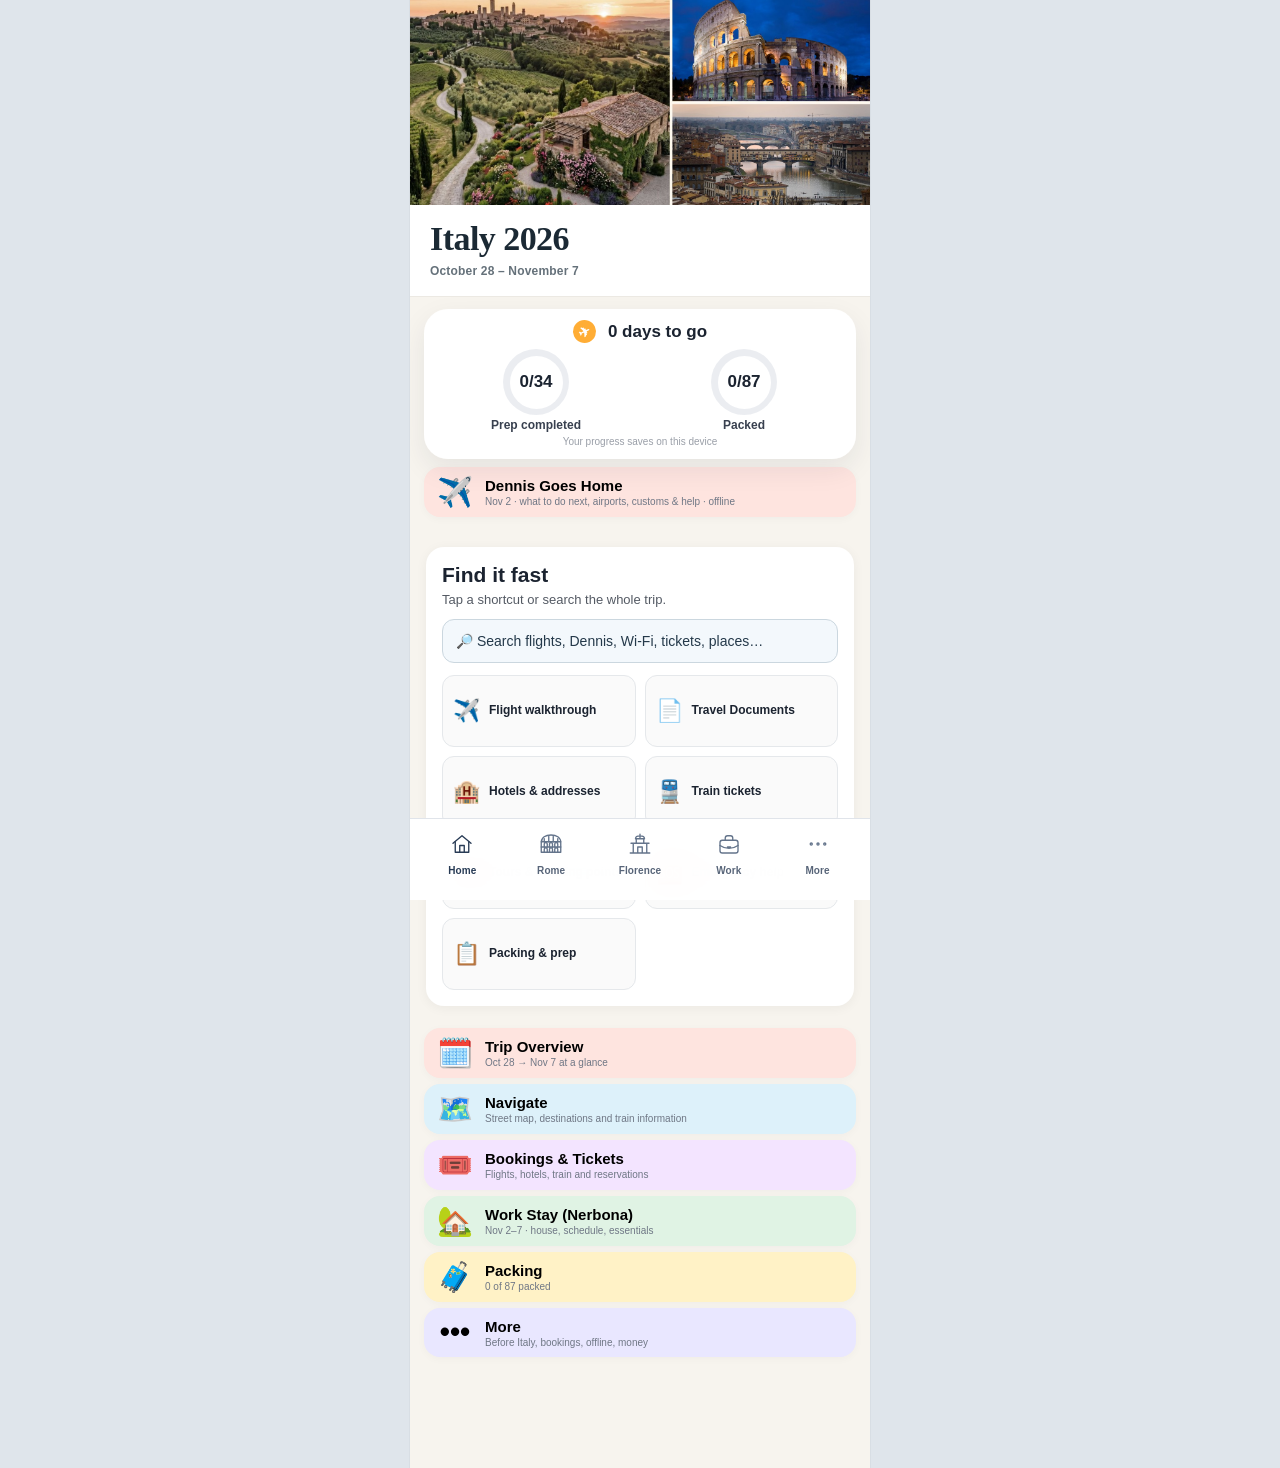
==== commit 49addfda: "Add files via upload" ====
--- a/index.html
+++ b/index.html
@@ -10,21 +10,21 @@
   <title>Italy 2026</title>
   <link rel="manifest" href="manifest.json" />
   <link rel="apple-touch-icon" href="app-icon.png" />
-  <link rel="stylesheet" href="preview.css?v=20261027-travel-ready-v23" />
+  <link rel="stylesheet" href="preview.css?v=20261031-dennis-audited-v27" />
 </head>
 <body>
   <main id="app" class="app-shell" aria-live="polite"></main>
   <div id="toast" class="toast" role="status"></div>
 
-  <script src="trip-core.js?v=20261027-travel-ready-v23"></script>
-  <script src="trip-itinerary.js?v=20261027-travel-ready-v23"></script>
-  <script src="trip-places.js?v=20261027-travel-ready-v23"></script>
-  <script src="trip-italian.js?v=20261027-travel-ready-v23"></script>
-  <script src="trip-lists.js?v=20261027-travel-ready-v23"></script>
-  <script src="trip-reference.js?v=20261027-travel-ready-v23"></script>
-  <script src="travel-documents.js?v=20261027-travel-ready-v23"></script>
-  <script src="preview-app.js?v=20261027-travel-ready-v23"></script>
+  <script src="trip-core.js?v=20261031-dennis-audited-v27"></script>
+  <script src="trip-itinerary.js?v=20261031-dennis-audited-v27"></script>
+  <script src="trip-places.js?v=20261031-dennis-audited-v27"></script>
+  <script src="trip-italian.js?v=20261031-dennis-audited-v27"></script>
+  <script src="trip-lists.js?v=20261031-dennis-audited-v27"></script>
+  <script src="trip-reference.js?v=20261031-dennis-audited-v27"></script>
+  <script src="travel-documents.js?v=20261031-dennis-audited-v27"></script>
+  <script src="preview-app.js?v=20261031-dennis-audited-v27"></script>
   <script src="https://accounts.google.com/gsi/client" async defer></script>
-  <script src="integrated-vault.js?v=20261027-travel-ready-v23"></script>
+  <script src="integrated-vault.js?v=20261031-dennis-audited-v27"></script>
 </body>
 </html>
--- a/preview.css
+++ b/preview.css
@@ -342,3 +342,6 @@
 .quick-access{margin:14px 16px;padding:16px;border-radius:18px;background:var(--card,#fff);box-shadow:0 2px 12px #0000000d}.quick-access h2{font-size:21px;margin:0 0 5px}.quick-access p{margin:0 0 12px;font-size:13px;opacity:.75}.quick-search{width:100%;text-align:left;border:1px solid #cbd7df;background:#f3f8fc;border-radius:12px;padding:13px;font-size:14px;color:#24394a}.quick-grid{display:grid;grid-template-columns:repeat(2,minmax(0,1fr));gap:9px;margin-top:12px}.quick-grid button{min-height:72px;display:flex;align-items:center;gap:9px;text-align:left;background:#fafafa;border:1px solid #e5e8eb;border-radius:12px;padding:10px;color:inherit}.quick-grid button span{font-size:22px}.quick-grid button b{font-size:12px;line-height:1.3}.global-search-form{display:flex;gap:7px;align-items:center}.global-search-form input{min-width:0;flex:1}.search-suggestions{display:flex;flex-wrap:wrap;gap:8px;margin:12px 0}.search-suggestions button{border:1px solid #d4dce4;border-radius:18px;padding:7px 11px;background:#fff;color:#344}.search-result{width:100%;display:flex;align-items:center;gap:12px;padding:12px 4px;text-align:left;background:transparent;border:0;border-bottom:1px solid #e6e6e6;color:inherit}.search-result>span:first-child{font-size:23px}.search-result>span:nth-child(2){flex:1;min-width:0}.search-result b,.search-result small{display:block}.search-result b{font-size:14px}.search-result small{font-size:12px;opacity:.72;margin-top:3px}.search-result>span:last-child{font-size:23px;opacity:.55}
 
 .flight-step{border-bottom:1px solid #e2e6eb;padding:10px 0}.flight-step summary{font-weight:700;cursor:pointer}.flight-step p{line-height:1.55;margin:9px 0}.td-panel button{margin:3px}
+
+/* Dennis goes home: additions only, no changes to existing layouts. */
+.dennis-content{padding-bottom:110px}.dennis-banner{background:#f0e8d8;border-radius:17px;padding:16px;margin:14px 0}.dennis-banner small{display:block;margin-top:5px}.dennis-meter{height:8px;border-radius:99px;background:#d2c8ba;margin-top:12px;overflow:hidden}.dennis-meter span{display:block;height:100%;background:#347a62}.dennis-stage{width:100%;display:flex;align-items:center;gap:13px;border:1px solid #ded9d2;background:#fff;border-radius:15px;text-align:left;padding:14px;margin:8px 0;font:inherit}.dennis-stage>span:first-child{font-size:27px}.dennis-stage>span:nth-child(2){flex:1}.dennis-stage small{display:block;color:#666;margin-top:3px;font-size:12px}.dennis-stage.selected{outline:2px solid #407969}.dennis-details{padding:10px 4px}.dennis-task{background:#fff;border:1px solid #ece6dc;border-radius:13px;padding:13px;margin:9px 0}.dennis-task label{display:flex;align-items:center;gap:10px}.dennis-task input{width:21px;height:21px;accent-color:#347a62;flex-shrink:0}.dennis-task p{margin:9px 0 0 31px;line-height:1.45}.dennis-details p{line-height:1.5}
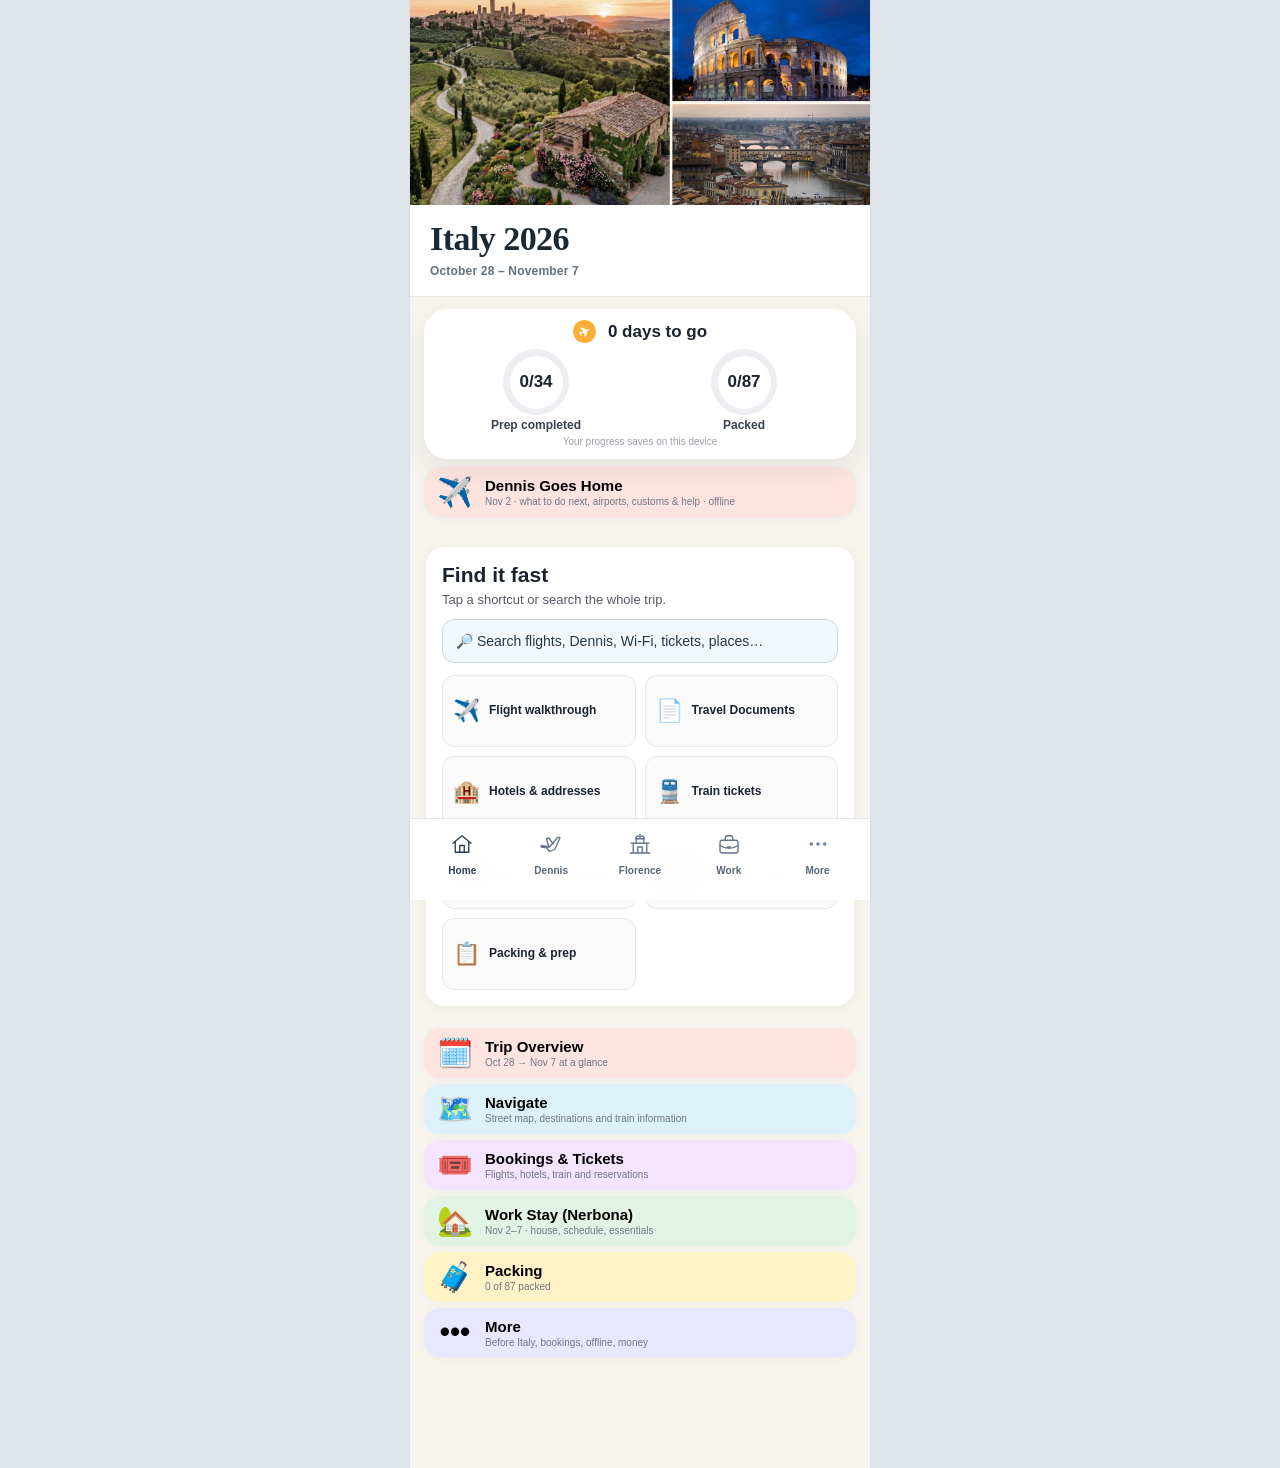
==== commit fa4afb4e: "Add files via upload" ====
--- a/index.html
+++ b/index.html
@@ -10,21 +10,21 @@
   <title>Italy 2026</title>
   <link rel="manifest" href="manifest.json" />
   <link rel="apple-touch-icon" href="app-icon.png" />
-  <link rel="stylesheet" href="preview.css?v=20261031-dennis-audited-v27" />
+  <link rel="stylesheet" href="preview.css?v=20261031-dennis-detailed-v29" />
 </head>
 <body>
   <main id="app" class="app-shell" aria-live="polite"></main>
   <div id="toast" class="toast" role="status"></div>
 
-  <script src="trip-core.js?v=20261031-dennis-audited-v27"></script>
-  <script src="trip-itinerary.js?v=20261031-dennis-audited-v27"></script>
-  <script src="trip-places.js?v=20261031-dennis-audited-v27"></script>
-  <script src="trip-italian.js?v=20261031-dennis-audited-v27"></script>
-  <script src="trip-lists.js?v=20261031-dennis-audited-v27"></script>
-  <script src="trip-reference.js?v=20261031-dennis-audited-v27"></script>
-  <script src="travel-documents.js?v=20261031-dennis-audited-v27"></script>
-  <script src="preview-app.js?v=20261031-dennis-audited-v27"></script>
+  <script src="trip-core.js?v=20261031-dennis-detailed-v29"></script>
+  <script src="trip-itinerary.js?v=20261031-dennis-detailed-v29"></script>
+  <script src="trip-places.js?v=20261031-dennis-detailed-v29"></script>
+  <script src="trip-italian.js?v=20261031-dennis-detailed-v29"></script>
+  <script src="trip-lists.js?v=20261031-dennis-detailed-v29"></script>
+  <script src="trip-reference.js?v=20261031-dennis-detailed-v29"></script>
+  <script src="travel-documents.js?v=20261031-dennis-detailed-v29"></script>
+  <script src="preview-app.js?v=20261031-dennis-detailed-v29"></script>
   <script src="https://accounts.google.com/gsi/client" async defer></script>
-  <script src="integrated-vault.js?v=20261031-dennis-audited-v27"></script>
+  <script src="integrated-vault.js?v=20261031-dennis-detailed-v29"></script>
 </body>
 </html>
--- a/preview.css
+++ b/preview.css
@@ -345,3 +345,11 @@
 
 /* Dennis goes home: additions only, no changes to existing layouts. */
 .dennis-content{padding-bottom:110px}.dennis-banner{background:#f0e8d8;border-radius:17px;padding:16px;margin:14px 0}.dennis-banner small{display:block;margin-top:5px}.dennis-meter{height:8px;border-radius:99px;background:#d2c8ba;margin-top:12px;overflow:hidden}.dennis-meter span{display:block;height:100%;background:#347a62}.dennis-stage{width:100%;display:flex;align-items:center;gap:13px;border:1px solid #ded9d2;background:#fff;border-radius:15px;text-align:left;padding:14px;margin:8px 0;font:inherit}.dennis-stage>span:first-child{font-size:27px}.dennis-stage>span:nth-child(2){flex:1}.dennis-stage small{display:block;color:#666;margin-top:3px;font-size:12px}.dennis-stage.selected{outline:2px solid #407969}.dennis-details{padding:10px 4px}.dennis-task{background:#fff;border:1px solid #ece6dc;border-radius:13px;padding:13px;margin:9px 0}.dennis-task label{display:flex;align-items:center;gap:10px}.dennis-task input{width:21px;height:21px;accent-color:#347a62;flex-shrink:0}.dennis-task p{margin:9px 0 0 31px;line-height:1.45}.dennis-details p{line-height:1.5}
+
+/* v28 Dennis airport navigation: selected instructions are immediately visible. */
+.dennis-selected-panel{background:#f1f7f3;border:2px solid #407969;border-radius:16px;padding:16px;margin:14px 0;scroll-margin-top:12px}
+.dennis-selected-panel h3{margin:0 0 12px;color:#234b3c}
+.dennis-stage{cursor:pointer;touch-action:manipulation}
+
+/* Dennis v29 full-screen employee communication cards */
+.dennis-phrase-button{display:flex;align-items:flex-start;flex-direction:column;gap:5px;width:100%;text-align:left;border:1px solid #cbd5e1;background:#fff;border-radius:14px;margin:9px 0;padding:15px;color:#17304f;font:inherit;cursor:pointer}.dennis-phrase-button b{font-size:17px}.dennis-phrase-button small{color:#657183}.dennis-phrase-button span{font-size:12px;font-weight:800;color:#2176d4;margin-top:3px}.dennis-card-overlay{position:fixed;inset:0;z-index:99999;background:rgba(9,18,35,.92);display:flex;align-items:center;justify-content:center;padding:15px}.dennis-card-popup{background:white;color:#14213c;border-radius:20px;max-width:690px;width:100%;max-height:95vh;overflow-y:auto;padding:22px;text-align:center;box-shadow:0 10px 40px #0008}.dennis-card-close{display:block;margin-left:auto;padding:11px 16px;background:#e8eef6;border:0;border-radius:10px;font-size:17px}.dennis-card-group{font-size:15px;color:#596b85}.dennis-card-popup h2{font-size:25px;margin:20px 0}.dennis-native{font-size:clamp(29px,8vw,53px);line-height:1.18;font-weight:800;margin:22px 0;overflow-wrap:anywhere}.dennis-card-popup>p{font-size:18px;line-height:1.4}
